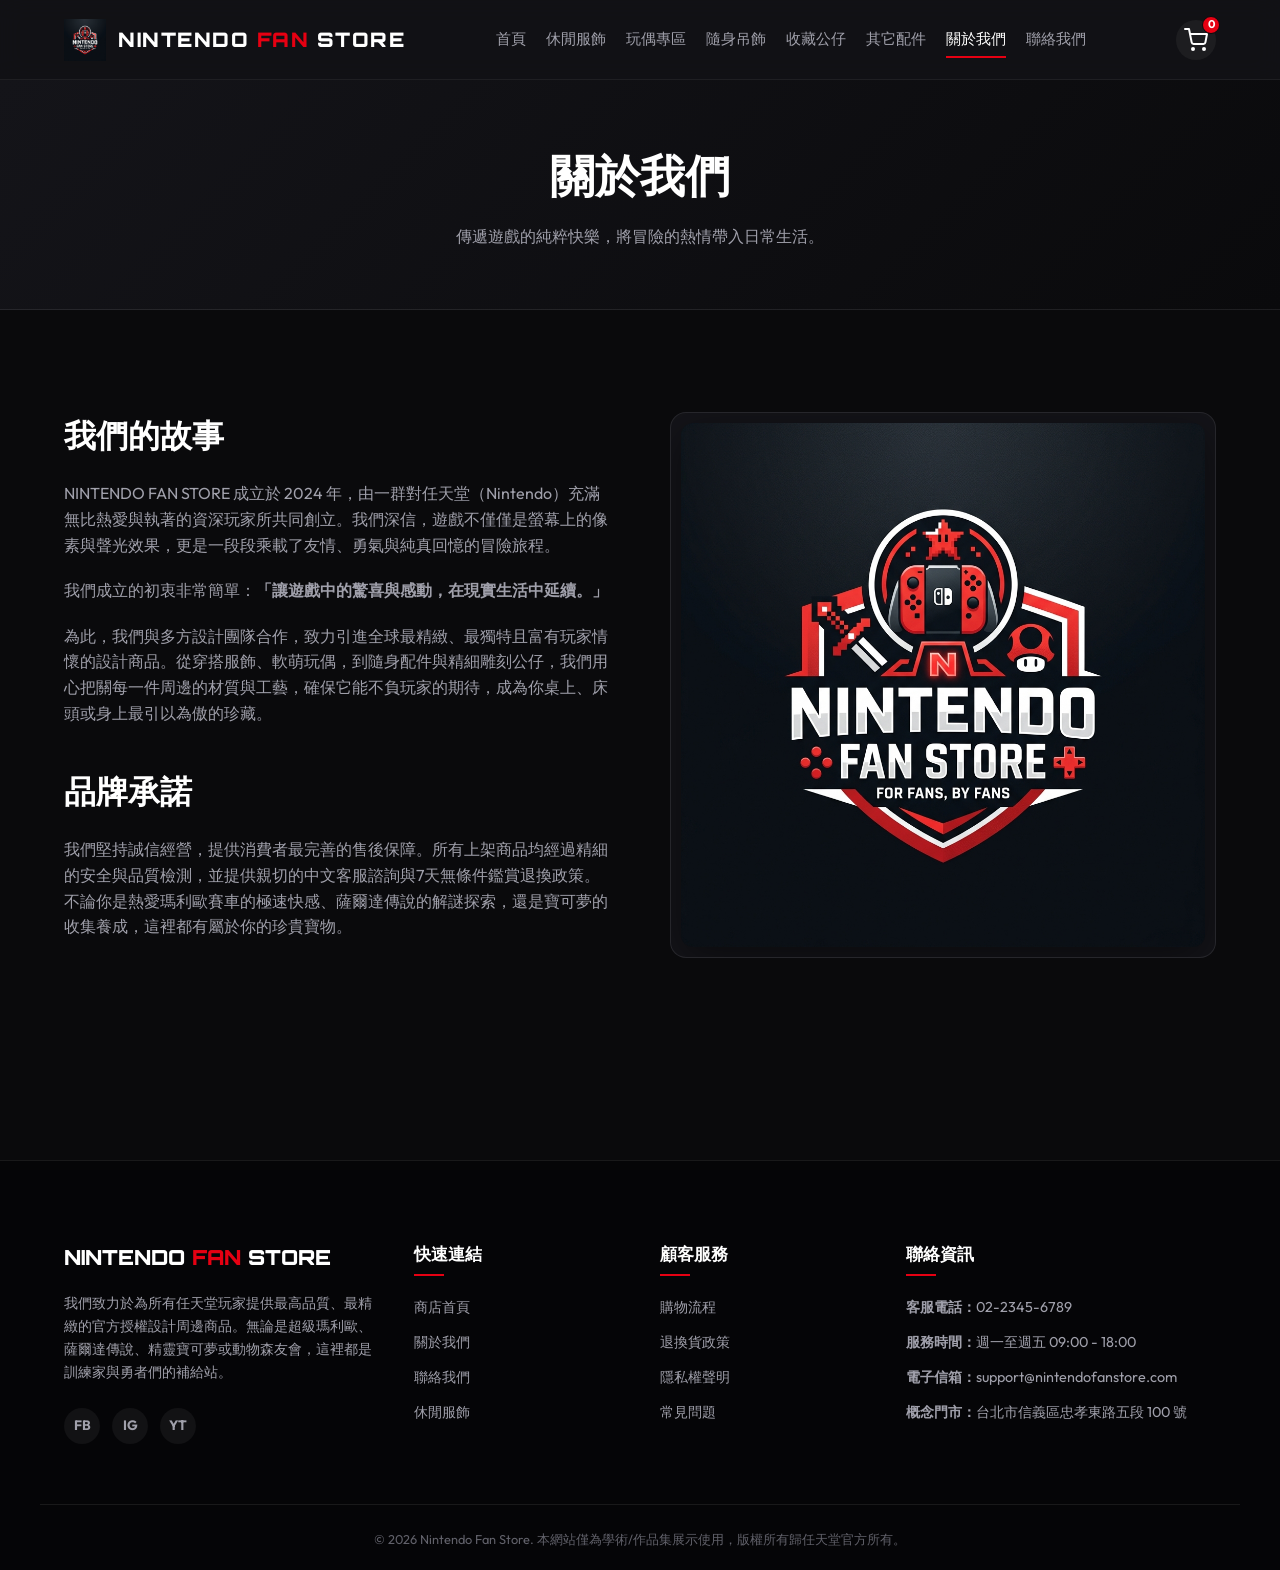
==== about.html @ 6954e17d "Add files via upload" ====
<!DOCTYPE html>
<html lang="zh-Hant">
<head>
  <meta charset="UTF-8">
  <meta name="viewport" content="width=device-width, initial-scale=1.0">
  <title>公司簡介 | NINTENDO FAN STORE 任天堂粉絲周邊商城</title>
  <meta name="description" content="了解 NINTENDO FAN STORE 的品牌故事與核心理念。我們致力於將任天堂遊戲中的熱情與快樂帶進每個玩家的日常生活中。">
  <link rel="icon" type="image/x-icon" href="images/logo.png">
  <link rel="stylesheet" href="css/styles.css">
</head>
<body>

  <div class="page-wrapper">
    <!-- Navigation Header Placeholder -->
    <div id="header-placeholder"></div>

    <main>
      <section class="category-banner">
        <div class="container">
          <h1>關於我們</h1>
          <p>傳遞遊戲的純粹快樂，將冒險的熱情帶入日常生活。</p>
        </div>
      </section>

      <section class="container" style="padding-bottom: 80px;">
        <div class="about-layout">
          <div class="about-text">
            <h2>我們的故事</h2>
            <p>NINTENDO FAN STORE 成立於 2024 年，由一群對任天堂（Nintendo）充滿無比熱愛與執著的資深玩家所共同創立。我們深信，遊戲不僅僅是螢幕上的像素與聲光效果，更是一段段乘載了友情、勇氣與純真回憶的冒險旅程。</p>
            <p>我們成立的初衷非常簡單：<strong>「讓遊戲中的驚喜與感動，在現實生活中延續。」</strong></p>
            <p>為此，我們與多方設計團隊合作，致力引進全球最精緻、最獨特且富有玩家情懷的設計商品。從穿搭服飾、軟萌玩偶，到隨身配件與精細雕刻公仔，我們用心把關每一件周邊的材質與工藝，確保它能不負玩家的期待，成為你桌上、床頭或身上最引以為傲的珍藏。</p>
            
            <h2 style="margin-top: 40px; margin-bottom: 20px;">品牌承諾</h2>
            <p>我們堅持誠信經營，提供消費者最完善的售後保障。所有上架商品均經過精細的安全與品質檢測，並提供親切的中文客服諮詢與7天無條件鑑賞退換政策。不論你是熱愛瑪利歐賽車的極速快感、薩爾達傳說的解謎探索，還是寶可夢的收集養成，這裡都有屬於你的珍貴寶物。</p>
          </div>
          
          <div class="about-image">
            <!-- Displays our premium store logo as visual highlight -->
            <img src="images/logo.png" alt="Nintendo Fan Store Storefront Logo" style="width: 100%; border-radius: 12px; filter: drop-shadow(0 10px 20px rgba(0,0,0,0.5));" onerror="this.src='images/clothing_mario_hoodie.svg'">
          </div>
        </div>
      </section>
    </main>

    <!-- Footer Placeholder -->
    <div id="footer-placeholder"></div>
  </div>

  <script src="js/products.js"></script>
</body>
</html>
---- css/styles.css ----
/* Nintendo Fan Store - Premium Dark & Neon Red Design System */

@import url('https://fonts.googleapis.com/css2?family=Orbitron:wght@400;700;900&family=Outfit:wght@300;400;500;700;800&display=swap');

:root {
  --bg-primary: #0a0a0c;
  --bg-secondary: #141419;
  --bg-tertiary: #1c1c24;
  --accent-red: #e60012;
  --accent-red-hover: #ff2d3d;
  --accent-red-glow: rgba(230, 0, 18, 0.35);
  --text-primary: #ffffff;
  --text-secondary: #a0a0ab;
  --text-muted: #61616a;
  --border-color: rgba(255, 255, 255, 0.08);
  --glass-bg: rgba(20, 20, 25, 0.75);
  --glass-border: rgba(255, 255, 255, 0.06);
  --font-sans: 'Outfit', sans-serif;
  --font-mono: 'Orbitron', sans-serif;
  --card-shadow: 0 12px 36px rgba(0, 0, 0, 0.6);
  --transition: all 0.3s cubic-bezier(0.4, 0, 0.2, 1);
}

/* Reset & Base Styles */
* {
  box-sizing: border-box;
  margin: 0;
  padding: 0;
}

html {
  scroll-behavior: smooth;
}

body {
  background-color: var(--bg-primary);
  color: var(--text-primary);
  font-family: var(--font-sans);
  line-height: 1.6;
  overflow-x: hidden;
}

a {
  color: inherit;
  text-decoration: none;
  transition: var(--transition);
}

ul {
  list-style: none;
}

img {
  max-width: 100%;
  height: auto;
  display: block;
}

input, button, textarea {
  font-family: inherit;
}

/* Layout Wrapper */
.page-wrapper {
  display: flex;
  flex-direction: column;
  min-height: 100vh;
}

main {
  flex-grow: 1;
  padding-top: 80px; /* Offset fixed nav */
}

.container {
  width: 100%;
  max-width: 1200px;
  margin: 0 auto;
  padding: 0 24px;
}

/* Accent Text */
.accent-red {
  color: var(--accent-red);
}

/* Navigation Bar (Glassmorphic) */
.navbar-container {
  position: fixed;
  top: 0;
  left: 0;
  width: 100%;
  height: 80px;
  background: var(--glass-bg);
  backdrop-filter: blur(12px);
  -webkit-backdrop-filter: blur(12px);
  border-bottom: 1px solid var(--glass-border);
  z-index: 1000;
  display: flex;
  align-items: center;
}

.navbar-content {
  width: 100%;
  max-width: 1200px;
  margin: 0 auto;
  padding: 0 24px;
  display: flex;
  justify-content: space-between;
  align-items: center;
}

.logo-area {
  display: flex;
  align-items: center;
  gap: 12px;
}

.brand-logo {
  height: 42px;
  width: 42px;
  object-fit: contain;
}

.brand-name {
  font-family: var(--font-mono);
  font-weight: 900;
  font-size: 1.25rem;
  letter-spacing: 1.5px;
}

.nav-links {
  display: flex;
  gap: 20px;
}

.nav-links a {
  font-size: 0.95rem;
  font-weight: 500;
  color: var(--text-secondary);
  position: relative;
  padding: 6px 0;
}

.nav-links a:hover,
.nav-links a.active {
  color: var(--text-primary);
}

.nav-links a::after {
  content: '';
  position: absolute;
  bottom: 0;
  left: 0;
  width: 0;
  height: 2px;
  background-color: var(--accent-red);
  transition: var(--transition);
}

.nav-links a:hover::after,
.nav-links a.active::after {
  width: 100%;
}

.nav-actions {
  display: flex;
  align-items: center;
  gap: 16px;
}

.cart-icon-container {
  position: relative;
  cursor: pointer;
  padding: 8px;
  border-radius: 50%;
  background: rgba(255, 255, 255, 0.05);
  display: flex;
  align-items: center;
  justify-content: center;
  transition: var(--transition);
}

.cart-icon-container:hover {
  background: rgba(230, 0, 18, 0.15);
  color: var(--accent-red-hover);
  box-shadow: 0 0 10px rgba(230, 0, 18, 0.2);
}

.cart-badge {
  position: absolute;
  top: -4px;
  right: -4px;
  background-color: var(--accent-red);
  color: #fff;
  font-size: 0.7rem;
  font-weight: 700;
  min-width: 18px;
  height: 18px;
  border-radius: 9px;
  display: flex;
  align-items: center;
  justify-content: center;
  padding: 0 4px;
  border: 1px solid var(--bg-primary);
}

/* Mobile Menu Toggle */
.nav-toggle {
  display: none;
  flex-direction: column;
  justify-content: space-between;
  width: 24px;
  height: 18px;
  background: transparent;
  border: none;
  cursor: pointer;
  z-index: 1100;
}

.nav-toggle span {
  width: 100%;
  height: 2px;
  background-color: var(--text-primary);
  transition: var(--transition);
}

/* Hero Section */
.hero-banner {
  position: relative;
  background: radial-gradient(circle at 80% 20%, #400609 0%, var(--bg-primary) 70%);
  padding: 100px 0;
  border-bottom: 1px solid var(--border-color);
  overflow: hidden;
}

.hero-banner::before {
  content: 'MARIO ZELDA POKEMON KIRBY';
  position: absolute;
  top: 15%;
  right: -10%;
  font-family: var(--font-mono);
  font-size: 6rem;
  font-weight: 900;
  opacity: 0.02;
  white-space: nowrap;
  pointer-events: none;
}

.hero-content {
  max-width: 650px;
}

.hero-subtitle {
  font-family: var(--font-mono);
  color: var(--accent-red);
  font-weight: 700;
  letter-spacing: 3px;
  text-transform: uppercase;
  margin-bottom: 12px;
  font-size: 1.1rem;
}

.hero-title {
  font-family: var(--font-mono);
  font-size: 3.5rem;
  font-weight: 900;
  line-height: 1.15;
  margin-bottom: 24px;
}

.hero-desc {
  color: var(--text-secondary);
  font-size: 1.15rem;
  margin-bottom: 36px;
}

/* Buttons */
.btn-group {
  display: flex;
  gap: 16px;
}

.primary-btn {
  background-color: var(--accent-red);
  color: #fff;
  font-weight: 600;
  padding: 14px 28px;
  border-radius: 8px;
  border: 1px solid var(--accent-red);
  cursor: pointer;
  font-size: 1rem;
  display: inline-flex;
  align-items: center;
  gap: 10px;
  box-shadow: 0 4px 15px var(--accent-red-glow);
}

.primary-btn:hover {
  background-color: var(--accent-red-hover);
  border-color: var(--accent-red-hover);
  box-shadow: 0 6px 20px rgba(230, 0, 18, 0.5);
  transform: translateY(-2px);
}

.secondary-btn {
  background-color: transparent;
  color: var(--text-primary);
  font-weight: 600;
  padding: 14px 28px;
  border-radius: 8px;
  border: 1px solid var(--text-secondary);
  cursor: pointer;
  font-size: 1rem;
}

.secondary-btn:hover {
  border-color: var(--text-primary);
  background: rgba(255, 255, 255, 0.05);
  transform: translateY(-2px);
}

/* Section Common Styling */
.section-wrapper {
  padding: 80px 0;
}

.section-header {
  display: flex;
  justify-content: space-between;
  align-items: flex-end;
  margin-bottom: 48px;
}

.section-title {
  font-family: var(--font-mono);
  font-size: 2.2rem;
  font-weight: 900;
  position: relative;
  padding-left: 16px;
}

.section-title::before {
  content: '';
  position: absolute;
  left: 0;
  top: 15%;
  height: 70%;
  width: 5px;
  background-color: var(--accent-red);
}

.section-subtitle {
  color: var(--text-secondary);
  margin-top: 8px;
  font-size: 1rem;
  font-weight: 400;
}

.section-link {
  color: var(--accent-red);
  font-weight: 600;
  display: flex;
  align-items: center;
  gap: 8px;
}

.section-link:hover {
  color: var(--accent-red-hover);
  text-decoration: underline;
}

/* Category Grid & Showcase */
.category-showcase-grid {
  display: grid;
  grid-template-columns: repeat(auto-fit, minmax(280px, 1fr));
  gap: 30px;
}

.category-card {
  position: relative;
  height: 360px;
  border-radius: 16px;
  overflow: hidden;
  border: 1px solid var(--border-color);
  background: var(--bg-secondary);
  box-shadow: var(--card-shadow);
}

.category-card-bg {
  position: absolute;
  top: 0;
  left: 0;
  width: 100%;
  height: 100%;
  object-fit: cover;
  opacity: 0.35;
  transition: var(--transition);
}

.category-card-overlay {
  position: absolute;
  top: 0;
  left: 0;
  width: 100%;
  height: 100%;
  background: linear-gradient(to top, rgba(10, 10, 12, 0.95) 10%, rgba(10, 10, 12, 0.4) 60%);
  display: flex;
  flex-direction: column;
  justify-content: flex-end;
  padding: 32px;
  z-index: 2;
}

.category-card h3 {
  font-family: var(--font-mono);
  font-size: 1.5rem;
  font-weight: 700;
  margin-bottom: 8px;
}

.category-card p {
  color: var(--text-secondary);
  font-size: 0.9rem;
  margin-bottom: 20px;
}

.category-card .btn-small {
  color: #fff;
  font-weight: 700;
  font-size: 0.85rem;
  display: inline-flex;
  align-items: center;
  gap: 8px;
}

.category-card:hover .category-card-bg {
  opacity: 0.55;
  transform: scale(1.08);
}

.category-card:hover {
  border-color: var(--accent-red);
  box-shadow: 0 8px 30px rgba(230, 0, 18, 0.15);
}

/* Product Card Grid */
.product-grid {
  display: grid;
  grid-template-columns: repeat(auto-fill, minmax(260px, 1fr));
  gap: 30px;
}

.product-card {
  background-color: var(--bg-secondary);
  border: 1px solid var(--border-color);
  border-radius: 16px;
  overflow: hidden;
  display: flex;
  flex-direction: column;
  transition: var(--transition);
  box-shadow: var(--card-shadow);
}

.product-card:hover {
  transform: translateY(-8px);
  border-color: var(--accent-red);
  box-shadow: 0 16px 40px rgba(230, 0, 18, 0.18);
}

.product-img-wrapper {
  position: relative;
  padding-top: 100%; /* Square card aspect */
  background-color: #0f0f13;
  overflow: hidden;
}

.product-img {
  position: absolute;
  top: 0;
  left: 0;
  width: 100%;
  height: 100%;
  object-fit: cover;
  padding: 10%; /* Fit vector art perfectly inside card padding */
  transition: transform 0.5s ease;
}

.product-card:hover .product-img {
  transform: scale(1.08);
}

.product-badge {
  position: absolute;
  top: 12px;
  right: 12px;
  background-color: rgba(0, 0, 0, 0.7);
  border: 1px solid var(--accent-red);
  color: var(--accent-red);
  padding: 4px 8px;
  border-radius: 6px;
  font-size: 0.8rem;
  font-weight: 700;
  backdrop-filter: blur(4px);
}

.product-info {
  padding: 20px;
  display: flex;
  flex-direction: column;
  flex-grow: 1;
}

.product-title {
  font-size: 1.1rem;
  font-weight: 700;
  color: var(--text-primary);
  margin-bottom: 6px;
  white-space: nowrap;
  overflow: hidden;
  text-overflow: ellipsis;
}

.product-eng-title {
  font-size: 0.85rem;
  color: var(--text-secondary);
  margin-bottom: 18px;
  white-space: nowrap;
  overflow: hidden;
  text-overflow: ellipsis;
}

.product-footer {
  display: flex;
  justify-content: space-between;
  align-items: center;
  margin-top: auto;
}

.product-price {
  font-size: 1.2rem;
  font-weight: 800;
  color: var(--accent-red-hover);
  font-family: var(--font-mono);
}

.view-detail-btn {
  background-color: transparent;
  color: var(--text-primary);
  border: 1px solid var(--text-secondary);
  border-radius: 6px;
  padding: 8px 16px;
  font-size: 0.85rem;
  font-weight: 600;
}

.product-card:hover .view-detail-btn {
  background-color: var(--accent-red);
  border-color: var(--accent-red);
  color: #fff;
  box-shadow: 0 4px 10px var(--accent-red-glow);
}

/* Category Page Banners */
.category-banner {
  background: linear-gradient(135deg, var(--bg-secondary) 0%, var(--bg-primary) 100%);
  padding: 60px 0;
  border-bottom: 1px solid var(--border-color);
  text-align: center;
  margin-bottom: 60px;
}

.category-banner h1 {
  font-family: var(--font-mono);
  font-size: 2.8rem;
  font-weight: 900;
  margin-bottom: 12px;
}

.category-banner p {
  color: var(--text-secondary);
  max-width: 600px;
  margin: 0 auto;
}

/* Feature Badges */
.features-container {
  display: grid;
  grid-template-columns: repeat(auto-fit, minmax(220px, 1fr));
  gap: 30px;
  margin-top: 40px;
}

.feature-item {
  background-color: var(--bg-secondary);
  border: 1px solid var(--border-color);
  padding: 30px;
  border-radius: 12px;
  text-align: center;
}

.feature-item h3 {
  font-size: 1.15rem;
  margin: 16px 0 8px;
}

.feature-item p {
  color: var(--text-secondary);
  font-size: 0.9rem;
}

/* About Us Page */
.about-layout {
  display: grid;
  grid-template-columns: 1fr 1fr;
  gap: 60px;
  align-items: center;
  padding: 40px 0;
}

.about-text h2 {
  font-family: var(--font-mono);
  font-size: 2rem;
  margin-bottom: 20px;
}

.about-text p {
  color: var(--text-secondary);
  margin-bottom: 20px;
}

.about-image {
  border-radius: 16px;
  overflow: hidden;
  border: 1px solid var(--border-color);
  background-color: var(--bg-secondary);
  padding: 10px;
}

/* Contact Us Page */
.contact-layout {
  display: grid;
  grid-template-columns: 1fr 1.2fr;
  gap: 60px;
  padding: 40px 0;
}

.contact-info-panel {
  display: flex;
  flex-direction: column;
  gap: 30px;
}

.contact-card {
  background-color: var(--bg-secondary);
  border: 1px solid var(--border-color);
  padding: 30px;
  border-radius: 12px;
}

.contact-card h3 {
  margin-bottom: 12px;
}

.contact-card p {
  color: var(--text-secondary);
  font-size: 0.95rem;
}

.contact-form {
  background-color: var(--bg-secondary);
  border: 1px solid var(--border-color);
  padding: 40px;
  border-radius: 16px;
}

.form-group {
  margin-bottom: 20px;
}

.form-group label {
  display: block;
  font-weight: 500;
  margin-bottom: 8px;
  font-size: 0.9rem;
}

.form-control {
  width: 100%;
  background-color: var(--bg-primary);
  border: 1px solid var(--border-color);
  border-radius: 8px;
  color: #fff;
  padding: 12px 16px;
  font-size: 0.95rem;
  transition: var(--transition);
}

.form-control:focus {
  outline: none;
  border-color: var(--accent-red);
  box-shadow: 0 0 10px rgba(230, 0, 18, 0.15);
}

/* Product Detail Page */
.product-detail-layout {
  display: grid;
  grid-template-columns: 1.1fr 1fr;
  gap: 60px;
  padding: 40px 0;
}

.main-image-card {
  background-color: #0f0f13;
  border: 1px solid var(--border-color);
  border-radius: 20px;
  padding: 12%;
  display: flex;
  align-items: center;
  justify-content: center;
  position: sticky;
  top: 120px;
}

.main-image-card img {
  width: 100%;
  max-width: 360px;
  height: auto;
  filter: drop-shadow(0 15px 25px rgba(0, 0, 0, 0.5));
}

.detail-category-tag {
  background: rgba(230, 0, 18, 0.12);
  color: var(--accent-red-hover);
  padding: 6px 12px;
  border-radius: 6px;
  font-size: 0.85rem;
  font-weight: 700;
  display: inline-block;
  margin-bottom: 16px;
  border: 1px solid rgba(230, 0, 18, 0.2);
}

.detail-title {
  font-size: 2.25rem;
  font-weight: 800;
  margin-bottom: 8px;
}

.detail-eng-title {
  color: var(--text-secondary);
  font-size: 1.1rem;
  margin-bottom: 20px;
}

.detail-meta {
  display: flex;
  align-items: center;
  gap: 16px;
  margin-bottom: 24px;
  color: var(--text-secondary);
  font-size: 0.95rem;
}

.rating-stars {
  color: #ffb300;
}

.rating-stars .score {
  color: #fff;
  font-weight: 700;
  margin-left: 6px;
}

.detail-meta .divider {
  opacity: 0.2;
}

.detail-price-box {
  background-color: var(--bg-secondary);
  border: 1px solid var(--border-color);
  padding: 24px;
  border-radius: 12px;
  margin-bottom: 24px;
  display: flex;
  align-items: baseline;
  gap: 8px;
}

.detail-price-box .currency {
  font-size: 1.3rem;
  font-weight: 800;
  color: var(--accent-red-hover);
}

.detail-price-box .price-val {
  font-size: 2.5rem;
  font-weight: 800;
  color: var(--accent-red-hover);
  font-family: var(--font-mono);
}

.detail-price-box .tax-tag {
  color: var(--text-secondary);
  font-size: 0.85rem;
  margin-left: 12px;
}

.detail-desc {
  font-size: 1.05rem;
  color: var(--text-secondary);
  margin-bottom: 32px;
  border-bottom: 1px solid var(--border-color);
  padding-bottom: 32px;
}

.detail-action-section {
  display: flex;
  gap: 20px;
  margin-bottom: 40px;
}

.qty-selector {
  display: flex;
  border: 1px solid var(--border-color);
  border-radius: 8px;
  background-color: var(--bg-secondary);
  overflow: hidden;
}

.qty-btn {
  background: transparent;
  border: none;
  color: #fff;
  width: 44px;
  font-size: 1.2rem;
  cursor: pointer;
  transition: var(--transition);
}

.qty-btn:hover {
  background-color: rgba(255, 255, 255, 0.05);
}

.qty-input {
  width: 50px;
  background: transparent;
  border: none;
  border-left: 1px solid var(--border-color);
  border-right: 1px solid var(--border-color);
  color: #fff;
  text-align: center;
  font-size: 1rem;
  font-weight: 700;
}

.qty-input::-webkit-outer-spin-button,
.qty-input::-webkit-inner-spin-button {
  -webkit-appearance: none;
  margin: 0;
}

.add-to-cart-btn {
  flex-grow: 1;
}

.specs-box {
  background-color: var(--bg-secondary);
  border: 1px solid var(--border-color);
  border-radius: 12px;
  padding: 24px;
}

.specs-box h3 {
  font-size: 1.1rem;
  margin-bottom: 16px;
  border-bottom: 1px solid var(--border-color);
  padding-bottom: 8px;
}

.specs-box ul {
  display: flex;
  flex-direction: column;
  gap: 10px;
}

.specs-box li {
  font-size: 0.9rem;
  color: var(--text-secondary);
  position: relative;
  padding-left: 16px;
}

.specs-box li::before {
  content: '';
  position: absolute;
  left: 0;
  top: 8px;
  width: 6px;
  height: 6px;
  border-radius: 50%;
  background-color: var(--accent-red);
}

/* Breadcrumb Navigation */
.breadcrumb {
  display: flex;
  align-items: center;
  gap: 8px;
  font-size: 0.9rem;
  color: var(--text-secondary);
  margin-bottom: 30px;
}

.breadcrumb a:hover {
  color: var(--text-primary);
  text-decoration: underline;
}

.breadcrumb-separator {
  opacity: 0.4;
}

/* Reviews Styling */
.reviews-section {
  margin-top: 60px;
  border-top: 1px solid var(--border-color);
  padding-top: 60px;
}

.review-summary-card {
  display: flex;
  background-color: var(--bg-secondary);
  border: 1px solid var(--border-color);
  border-radius: 16px;
  padding: 30px;
  gap: 40px;
  margin-bottom: 40px;
  align-items: center;
}

.avg-score-box {
  text-align: center;
  min-width: 180px;
}

.big-score {
  font-size: 3.5rem;
  font-weight: 800;
  line-height: 1;
  font-family: var(--font-mono);
  color: #ffb300;
  display: block;
}

.avg-score-box .stars {
  color: #ffb300;
  margin: 10px 0;
}

.avg-score-box p {
  font-size: 0.85rem;
  color: var(--text-secondary);
}

.score-bars {
  flex-grow: 1;
  display: flex;
  flex-direction: column;
  gap: 8px;
}

.score-bar-row {
  display: flex;
  align-items: center;
  gap: 12px;
  font-size: 0.85rem;
}

.score-bar-row span {
  width: 40px;
}

.progress-bar {
  flex-grow: 1;
  height: 8px;
  background-color: var(--bg-primary);
  border-radius: 4px;
  overflow: hidden;
}

.bar-fill {
  height: 100%;
  background-color: #ffb300;
  border-radius: 4px;
}

.reviews-list {
  display: flex;
  flex-direction: column;
  gap: 20px;
}

.review-item {
  border-bottom: 1px solid var(--border-color);
  padding-bottom: 24px;
}

.review-header {
  display: flex;
  justify-content: space-between;
  margin-bottom: 8px;
  font-size: 0.9rem;
}

.review-header .user {
  font-weight: 700;
}

.review-header .rating {
  color: #ffb300;
}

.review-header .date {
  color: var(--text-muted);
}

.review-text {
  color: var(--text-secondary);
}

/* Error page style */
.error-container {
  text-align: center;
  padding: 100px 0;
}

.error-container h2 {
  font-size: 2rem;
  margin-bottom: 16px;
}

.error-container p {
  color: var(--text-secondary);
  margin-bottom: 30px;
}

/* Footer Section */
.footer-container {
  background-color: #050507;
  border-top: 1px solid var(--border-color);
  padding: 80px 0 20px;
  margin-top: 80px;
}

.footer-content {
  width: 100%;
  max-width: 1200px;
  margin: 0 auto;
  padding: 0 24px;
  display: grid;
  grid-template-columns: 1.5fr 1fr 1fr 1.5fr;
  gap: 40px;
}

.brand-desc h3 {
  font-family: var(--font-mono);
  font-size: 1.3rem;
  margin-bottom: 18px;
  font-weight: 900;
}

.brand-desc p {
  color: var(--text-secondary);
  font-size: 0.9rem;
  margin-bottom: 24px;
}

.social-icons {
  display: flex;
  gap: 12px;
}

.social-icon {
  background-color: rgba(255, 255, 255, 0.05);
  width: 36px;
  height: 36px;
  border-radius: 50%;
  display: flex;
  align-items: center;
  justify-content: center;
  font-size: 0.85rem;
  font-weight: 700;
  color: var(--text-secondary);
  cursor: pointer;
  transition: var(--transition);
}

.social-icon:hover {
  background-color: var(--accent-red);
  color: #fff;
  box-shadow: 0 0 10px var(--accent-red-glow);
}

.footer-section h4 {
  font-family: var(--font-mono);
  font-size: 1.05rem;
  margin-bottom: 20px;
  position: relative;
  padding-bottom: 8px;
}

.footer-section h4::after {
  content: '';
  position: absolute;
  left: 0;
  bottom: 0;
  width: 30px;
  height: 2px;
  background-color: var(--accent-red);
}

.footer-links li {
  margin-bottom: 12px;
  font-size: 0.9rem;
  color: var(--text-secondary);
}

.footer-links a:hover {
  color: var(--text-primary);
  padding-left: 4px;
}

.footer-contact p {
  font-size: 0.9rem;
  color: var(--text-secondary);
  margin-bottom: 12px;
}

.footer-bottom {
  max-width: 1200px;
  margin: 60px auto 0;
  padding: 24px 24px 0;
  border-top: 1px solid var(--border-color);
  text-align: center;
  color: var(--text-muted);
  font-size: 0.8rem;
}

/* Animations */
@keyframes pulse {
  0% {
    transform: scale(1);
  }
  50% {
    transform: scale(1.3);
  }
  100% {
    transform: scale(1);
  }
}

.pulse-animation {
  animation: pulse 0.5s ease;
  background-color: var(--accent-red-hover);
}

/* Responsive Styles */
@media (max-width: 992px) {
  .footer-content {
    grid-template-columns: 1fr 1fr;
  }
  
  .product-detail-layout {
    grid-template-columns: 1fr;
    gap: 40px;
  }
  
  .main-image-card {
    position: relative;
    top: 0;
    max-width: 500px;
    margin: 0 auto;
  }
  
  .about-layout {
    grid-template-columns: 1fr;
    gap: 40px;
  }
  
  .about-image {
    order: -1;
  }
  
  .contact-layout {
    grid-template-columns: 1fr;
    gap: 40px;
  }
}

@media (max-width: 768px) {
  .hero-title {
    font-size: 2.5rem;
  }
  
  .nav-toggle {
    display: flex;
  }
  
  .nav-links {
    position: absolute;
    top: 80px;
    left: 0;
    width: 100%;
    background-color: #0e0e12;
    flex-direction: column;
    padding: 30px;
    gap: 20px;
    border-bottom: 1px solid var(--border-color);
    transform: translateY(-150%);
    opacity: 0;
    pointer-events: none;
    transition: var(--transition);
  }
  
  .nav-links.show {
    transform: translateY(0);
    opacity: 1;
    pointer-events: all;
  }
  
  .nav-toggle.open span:nth-child(1) {
    transform: rotate(45deg) translate(5px, 6px);
  }
  
  .nav-toggle.open span:nth-child(2) {
    opacity: 0;
  }
  
  .nav-toggle.open span:nth-child(3) {
    transform: rotate(-45deg) translate(5px, -6px);
  }
  
  .footer-content {
    grid-template-columns: 1fr;
  }
}
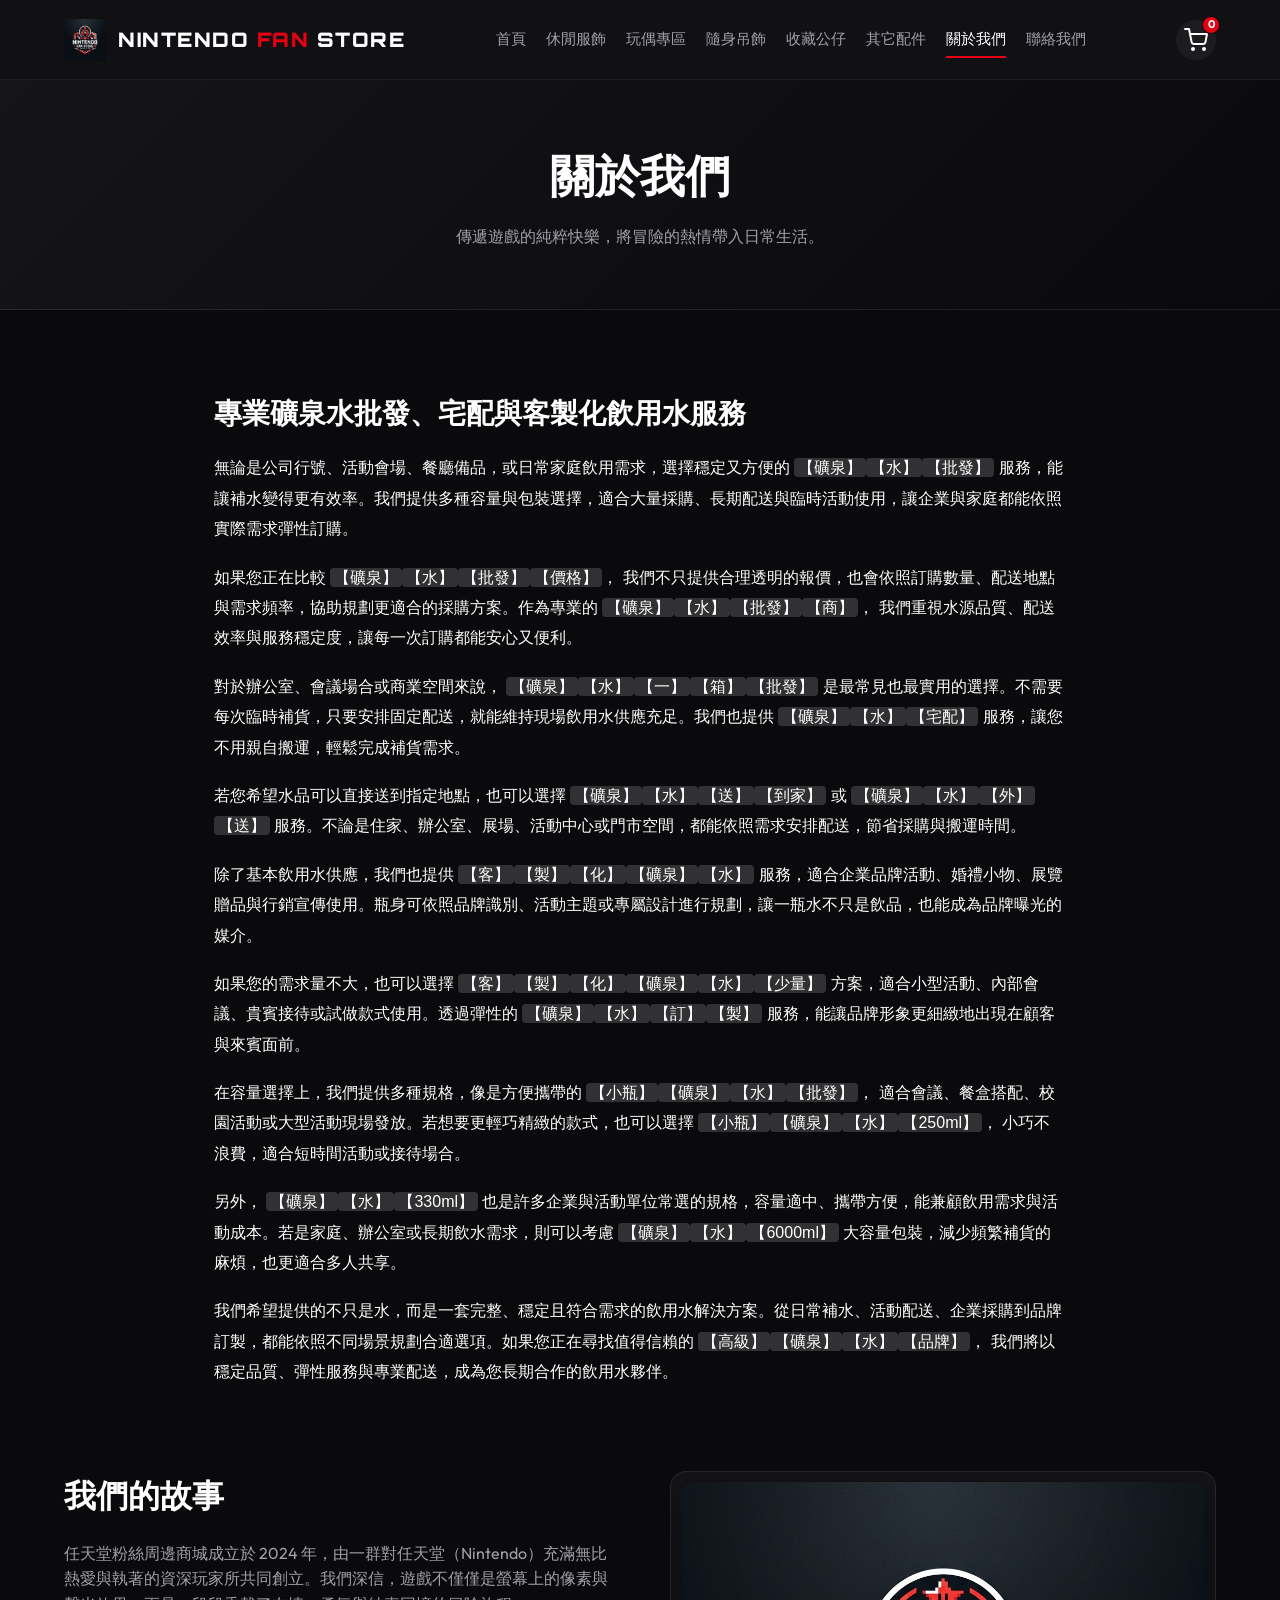
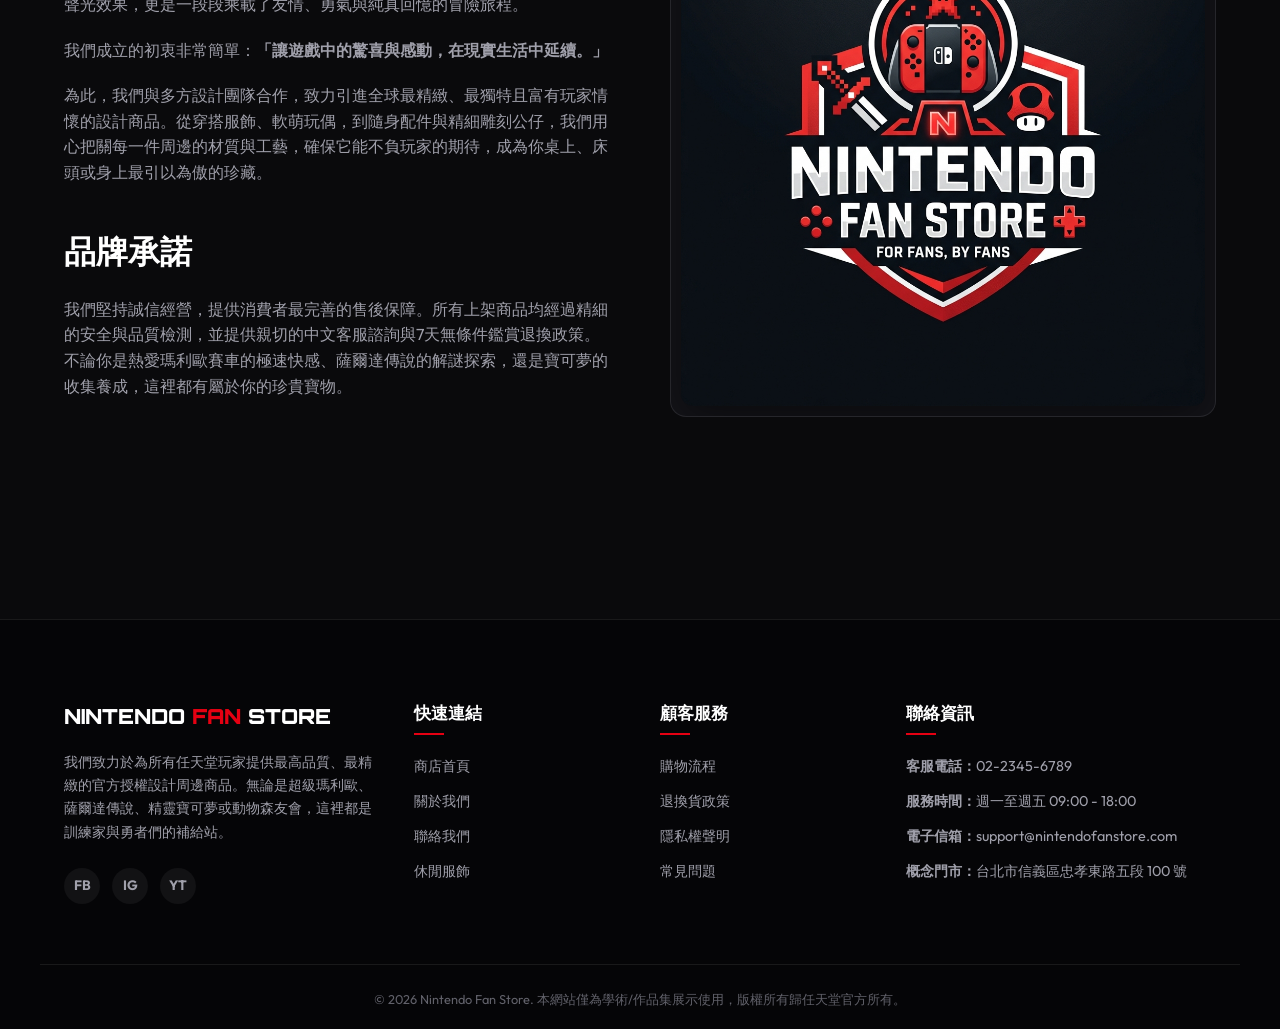
==== commit 07093146: "Add files via upload" ====
--- a/about.html
+++ b/about.html
@@ -3,8 +3,8 @@
 <head>
   <meta charset="UTF-8">
   <meta name="viewport" content="width=device-width, initial-scale=1.0">
-  <title>公司簡介 | NINTENDO FAN STORE 任天堂粉絲周邊商城</title>
-  <meta name="description" content="了解 NINTENDO FAN STORE 的品牌故事與核心理念。我們致力於將任天堂遊戲中的熱情與快樂帶進每個玩家的日常生活中。">
+  <title>公司簡介 | 任天堂粉絲周邊商城</title>
+  <meta name="description" content="了解任天堂粉絲周邊商城的品牌故事與核心理念。我們致力於將任天堂遊戲中的熱情與快樂帶進每個玩家的日常生活中。">
   <link rel="icon" type="image/x-icon" href="images/logo.png">
   <link rel="stylesheet" href="css/styles.css">
 </head>
@@ -21,12 +21,111 @@
           <p>傳遞遊戲的純粹快樂，將冒險的熱情帶入日常生活。</p>
         </div>
       </section>
+<style>
+  .mineral-water-copy {
+    font-family: "Noto Sans TC", "Microsoft JhengHei", Arial, sans-serif;
+    line-height: 1.9;
+    color: #ffffff;
+    max-width: 900px;
+    margin: 0 auto;
+    padding: 24px;
+    font-size: 16px;
+  }
 
+  .mineral-water-copy h2 {
+    font-size: 28px;
+    color: #ffffff;
+    margin-bottom: 20px;
+    line-height: 1.4;
+  }
+
+  .mineral-water-copy p {
+    margin-bottom: 18px;
+    color: #ffffff;
+  }
+
+  .mineral-water-copy .keyword {
+    color: #ffffff;
+    background-color: rgba(255, 255, 255, 0.16);
+    padding: 1px 4px;
+    border-radius: 4px;
+  }
+</style>
+
+<div class="mineral-water-copy">
+  <h2>專業礦泉水批發、宅配與客製化飲用水服務</h2>
+
+  <p>
+    無論是公司行號、活動會場、餐廳備品，或日常家庭飲用需求，選擇穩定又方便的
+    <span class="keyword">【礦泉】</span><span class="keyword">【水】</span><span class="keyword">【批發】</span>
+    服務，能讓補水變得更有效率。我們提供多種容量與包裝選擇，適合大量採購、長期配送與臨時活動使用，讓企業與家庭都能依照實際需求彈性訂購。
+  </p>
+
+  <p>
+    如果您正在比較
+    <span class="keyword">【礦泉】</span><span class="keyword">【水】</span><span class="keyword">【批發】</span><span class="keyword">【價格】</span>，
+    我們不只提供合理透明的報價，也會依照訂購數量、配送地點與需求頻率，協助規劃更適合的採購方案。作為專業的
+    <span class="keyword">【礦泉】</span><span class="keyword">【水】</span><span class="keyword">【批發】</span><span class="keyword">【商】</span>，
+    我們重視水源品質、配送效率與服務穩定度，讓每一次訂購都能安心又便利。
+  </p>
+
+  <p>
+    對於辦公室、會議場合或商業空間來說，
+    <span class="keyword">【礦泉】</span><span class="keyword">【水】</span><span class="keyword">【一】</span><span class="keyword">【箱】</span><span class="keyword">【批發】</span>
+    是最常見也最實用的選擇。不需要每次臨時補貨，只要安排固定配送，就能維持現場飲用水供應充足。我們也提供
+    <span class="keyword">【礦泉】</span><span class="keyword">【水】</span><span class="keyword">【宅配】</span>
+    服務，讓您不用親自搬運，輕鬆完成補貨需求。
+  </p>
+
+  <p>
+    若您希望水品可以直接送到指定地點，也可以選擇
+    <span class="keyword">【礦泉】</span><span class="keyword">【水】</span><span class="keyword">【送】</span><span class="keyword">【到家】</span>
+    或
+    <span class="keyword">【礦泉】</span><span class="keyword">【水】</span><span class="keyword">【外】</span><span class="keyword">【送】</span>
+    服務。不論是住家、辦公室、展場、活動中心或門市空間，都能依照需求安排配送，節省採購與搬運時間。
+  </p>
+
+  <p>
+    除了基本飲用水供應，我們也提供
+    <span class="keyword">【客】</span><span class="keyword">【製】</span><span class="keyword">【化】</span><span class="keyword">【礦泉】</span><span class="keyword">【水】</span>
+    服務，適合企業品牌活動、婚禮小物、展覽贈品與行銷宣傳使用。瓶身可依照品牌識別、活動主題或專屬設計進行規劃，讓一瓶水不只是飲品，也能成為品牌曝光的媒介。
+  </p>
+
+  <p>
+    如果您的需求量不大，也可以選擇
+    <span class="keyword">【客】</span><span class="keyword">【製】</span><span class="keyword">【化】</span><span class="keyword">【礦泉】</span><span class="keyword">【水】</span><span class="keyword">【少量】</span>
+    方案，適合小型活動、內部會議、貴賓接待或試做款式使用。透過彈性的
+    <span class="keyword">【礦泉】</span><span class="keyword">【水】</span><span class="keyword">【訂】</span><span class="keyword">【製】</span>
+    服務，能讓品牌形象更細緻地出現在顧客與來賓面前。
+  </p>
+
+  <p>
+    在容量選擇上，我們提供多種規格，像是方便攜帶的
+    <span class="keyword">【小瓶】</span><span class="keyword">【礦泉】</span><span class="keyword">【水】</span><span class="keyword">【批發】</span>，
+    適合會議、餐盒搭配、校園活動或大型活動現場發放。若想要更輕巧精緻的款式，也可以選擇
+    <span class="keyword">【小瓶】</span><span class="keyword">【礦泉】</span><span class="keyword">【水】</span><span class="keyword">【250ml】</span>，
+    小巧不浪費，適合短時間活動或接待場合。
+  </p>
+
+  <p>
+    另外，
+    <span class="keyword">【礦泉】</span><span class="keyword">【水】</span><span class="keyword">【330ml】</span>
+    也是許多企業與活動單位常選的規格，容量適中、攜帶方便，能兼顧飲用需求與活動成本。若是家庭、辦公室或長期飲水需求，則可以考慮
+    <span class="keyword">【礦泉】</span><span class="keyword">【水】</span><span class="keyword">【6000ml】</span>
+    大容量包裝，減少頻繁補貨的麻煩，也更適合多人共享。
+  </p>
+
+  <p>
+    我們希望提供的不只是水，而是一套完整、穩定且符合需求的飲用水解決方案。從日常補水、活動配送、企業採購到品牌訂製，都能依照不同場景規劃合適選項。如果您正在尋找值得信賴的
+    <span class="keyword">【高級】</span><span class="keyword">【礦泉】</span><span class="keyword">【水】</span><span class="keyword">【品牌】</span>，
+    我們將以穩定品質、彈性服務與專業配送，成為您長期合作的飲用水夥伴。
+  </p>
+</div>
       <section class="container" style="padding-bottom: 80px;">
         <div class="about-layout">
           <div class="about-text">
             <h2>我們的故事</h2>
-            <p>NINTENDO FAN STORE 成立於 2024 年，由一群對任天堂（Nintendo）充滿無比熱愛與執著的資深玩家所共同創立。我們深信，遊戲不僅僅是螢幕上的像素與聲光效果，更是一段段乘載了友情、勇氣與純真回憶的冒險旅程。</p>
+            <p>任天堂粉絲周邊商城成立於 2024 年，由一群對任天堂（Nintendo）充滿無比熱愛與執著的資深玩家所共同創立。我們深信，遊戲不僅僅是螢幕上的像素與聲光效果，更是一段段乘載了友情、勇氣與純真回憶的冒險旅程。</p>
             <p>我們成立的初衷非常簡單：<strong>「讓遊戲中的驚喜與感動，在現實生活中延續。」</strong></p>
             <p>為此，我們與多方設計團隊合作，致力引進全球最精緻、最獨特且富有玩家情懷的設計商品。從穿搭服飾、軟萌玩偶，到隨身配件與精細雕刻公仔，我們用心把關每一件周邊的材質與工藝，確保它能不負玩家的期待，成為你桌上、床頭或身上最引以為傲的珍藏。</p>
             
@@ -36,7 +135,7 @@
           
           <div class="about-image">
             <!-- Displays our premium store logo as visual highlight -->
-            <img src="images/logo.png" alt="Nintendo Fan Store Storefront Logo" style="width: 100%; border-radius: 12px; filter: drop-shadow(0 10px 20px rgba(0,0,0,0.5));" onerror="this.src='images/clothing_mario_hoodie.svg'">
+            <img src="images/logo.png" alt="任天堂粉絲周邊商城實體店面標誌" style="width: 100%; border-radius: 12px; filter: drop-shadow(0 10px 20px rgba(0,0,0,0.5));" onerror="this.src='images/clothing_mario_hoodie.svg'">
           </div>
         </div>
       </section>
